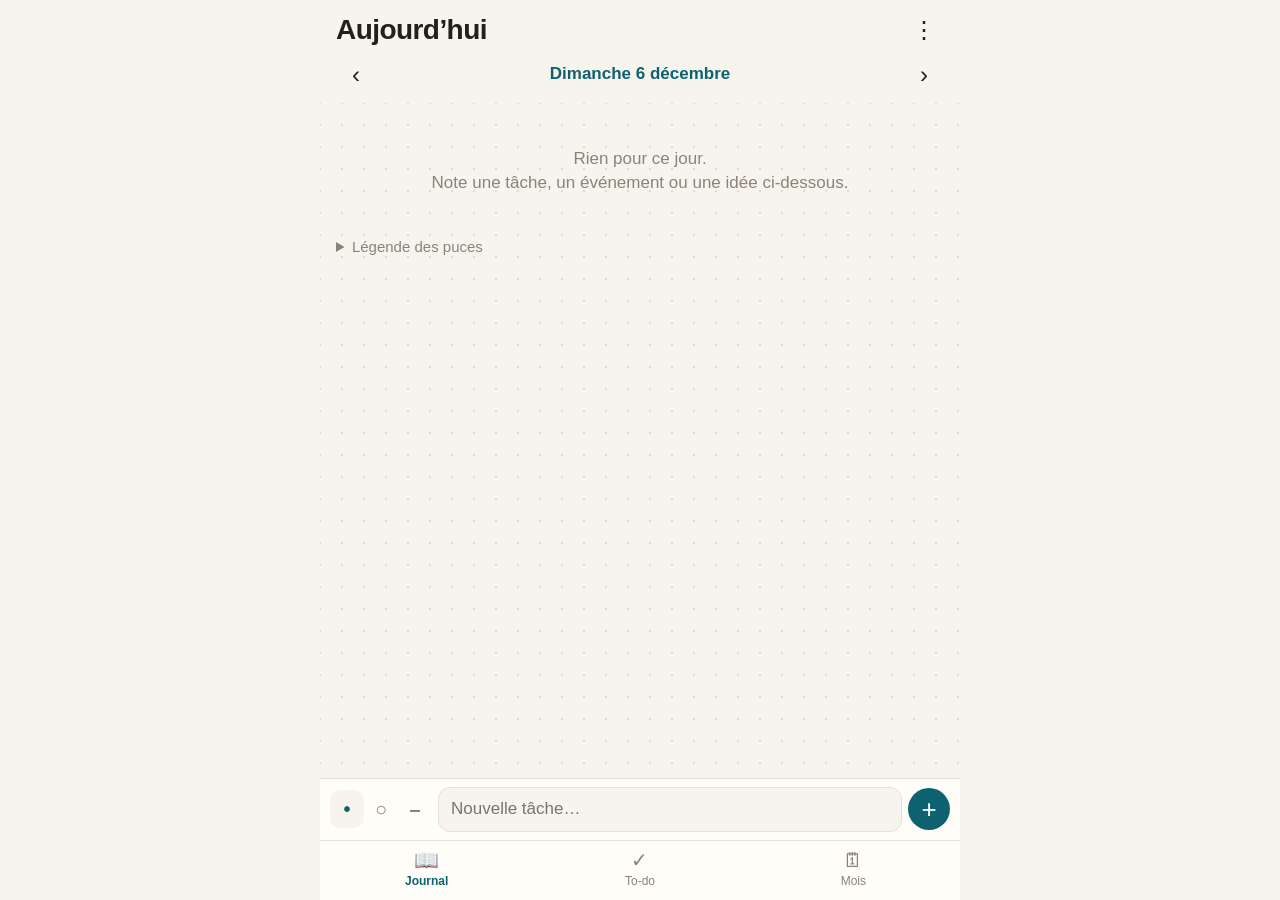
==== journal/index.html @ fed5fbb2 "Ajout de l'appli Bujo : bullet journal + to-do list (PWA installable, hors ligne) Co-Authored-By: Cl" ====
<!doctype html>
<html lang="fr">
<head>
<meta charset="utf-8">
<meta name="viewport" content="width=device-width, initial-scale=1, viewport-fit=cover">
<title>Mon Bujo</title>
<meta name="description" content="Bullet journal et to-do list, hors ligne, sur ton téléphone.">
<meta name="theme-color" content="#0E6270">
<meta name="apple-mobile-web-app-capable" content="yes">
<meta name="mobile-web-app-capable" content="yes">
<meta name="apple-mobile-web-app-status-bar-style" content="black-translucent">
<meta name="apple-mobile-web-app-title" content="Bujo">
<link rel="manifest" href="manifest.webmanifest">
<link rel="icon" href="icon.svg" type="image/svg+xml">
<link rel="apple-touch-icon" href="icon-180.png">
<link rel="stylesheet" href="app.css">
</head>
<body>
<header class="top">
  <div class="top-row">
    <h1 id="title">Aujourd'hui</h1>
    <button class="icon-btn" id="menuBtn" aria-label="Menu">⋮</button>
  </div>
  <div class="date-nav" id="dateNav">
    <button class="icon-btn" id="prevDay" aria-label="Jour précédent">‹</button>
    <button class="date-label" id="dateLabel"></button>
    <button class="icon-btn" id="nextDay" aria-label="Jour suivant">›</button>
  </div>
  <div class="date-nav" id="monthNav" hidden>
    <button class="icon-btn" id="prevMonth" aria-label="Mois précédent">‹</button>
    <span class="date-label" id="monthLabel"></span>
    <button class="icon-btn" id="nextMonth" aria-label="Mois suivant">›</button>
  </div>
  <div class="filters" id="todoFilters" hidden>
    <button data-filter="open" class="chip on">À faire</button>
    <button data-filter="done" class="chip">Faites</button>
    <button data-filter="all" class="chip">Toutes</button>
  </div>
</header>

<main>
  <!-- JOURNAL DU JOUR -->
  <section id="view-day" class="view">
    <ul class="log" id="dayList"></ul>
    <p class="empty" id="dayEmpty">Rien pour ce jour.<br>Note une tâche, un événement ou une idée ci-dessous.</p>
    <details class="legend">
      <summary>Légende des puces</summary>
      <ul>
        <li><b>•</b> tâche — touche la puce pour la cocher</li>
        <li><b>×</b> tâche faite</li>
        <li><b>›</b> tâche reportée</li>
        <li><b>○</b> événement</li>
        <li><b>–</b> note</li>
        <li><b>★</b> important</li>
      </ul>
    </details>
  </section>

  <!-- TO-DO -->
  <section id="view-todo" class="view" hidden>
    <ul class="todos" id="todoList"></ul>
    <p class="empty" id="todoEmpty">Aucune tâche ici 🎉</p>
    <button class="link-btn" id="clearDone" hidden>Effacer les tâches faites</button>
  </section>

  <!-- MOIS -->
  <section id="view-month" class="view" hidden>
    <div class="cal-head"><span>L</span><span>M</span><span>M</span><span>J</span><span>V</span><span>S</span><span>D</span></div>
    <div class="cal" id="cal"></div>
    <h2 class="sub">Objectifs du mois</h2>
    <textarea id="monthGoals" rows="5" placeholder="Ce que je veux accomplir ce mois-ci…"></textarea>
    <h2 class="sub">Tâches ouvertes du mois</h2>
    <ul class="mini" id="monthOpen"></ul>
  </section>
</main>

<form class="composer" id="composer" autocomplete="off">
  <div class="types" id="typePicker">
    <button type="button" data-type="task" class="type on" aria-label="Tâche">•</button>
    <button type="button" data-type="event" class="type" aria-label="Événement">○</button>
    <button type="button" data-type="note" class="type" aria-label="Note">–</button>
  </div>
  <input id="newText" placeholder="Nouvelle tâche…" enterkeyhint="done">
  <button class="add" aria-label="Ajouter">+</button>
</form>

<nav class="tabs">
  <button data-view="day" class="tab on"><span>📖</span>Journal</button>
  <button data-view="todo" class="tab"><span>✓</span>To-do</button>
  <button data-view="month" class="tab"><span>🗓</span>Mois</button>
</nav>

<!-- Feuille d'actions -->
<div class="sheet-bg" id="sheetBg" hidden>
  <div class="sheet" id="sheet" role="dialog" aria-modal="true"></div>
</div>

<input type="file" id="importFile" accept="application/json" hidden>
<input type="date" id="datePicker" class="sr-only" tabindex="-1">
<script src="app.js"></script>
</body>
</html>
---- journal/app.css ----
:root {
  --bg: #f7f4ee;
  --paper: #fffdf8;
  --ink: #23201c;
  --muted: #8a8378;
  --line: #e6dfd2;
  --accent: #0E6270;
  --accent-ink: #ffffff;
  --star: #c98a00;
  --danger: #b3261e;
  --dot: rgba(35, 32, 28, .12);
  --safe-b: env(safe-area-inset-bottom, 0px);
  --safe-t: env(safe-area-inset-top, 0px);
}
@media (prefers-color-scheme: dark) {
  :root {
    --bg: #161514;
    --paper: #1f1d1b;
    --ink: #ece7de;
    --muted: #958e83;
    --line: #34312d;
    --accent: #4fb3c2;
    --accent-ink: #0b1f22;
    --star: #f0b429;
    --danger: #ff8a80;
    --dot: rgba(236, 231, 222, .08);
  }
}

* { box-sizing: border-box; -webkit-tap-highlight-color: transparent; }
html, body { margin: 0; height: 100%; }
body {
  background: var(--bg);
  color: var(--ink);
  font: 17px/1.45 -apple-system, BlinkMacSystemFont, "Segoe UI", Roboto, sans-serif;
  display: flex; flex-direction: column;
  max-width: 640px; margin: 0 auto;
  overscroll-behavior-y: contain;
}
button { font: inherit; color: inherit; background: none; border: 0; cursor: pointer; }
[hidden] { display: none !important; }
.sr-only { position: absolute; width: 1px; height: 1px; opacity: 0; pointer-events: none; left: 50%; top: 50%; }

/* En-tête */
.top {
  padding: calc(var(--safe-t) + 10px) 16px 8px;
  background: var(--bg);
  position: sticky; top: 0; z-index: 2;
}
.top-row { display: flex; align-items: center; justify-content: space-between; }
h1 { font-size: 28px; margin: 0; letter-spacing: -.02em; }
.icon-btn { width: 40px; height: 40px; border-radius: 20px; font-size: 24px; line-height: 1; display: grid; place-items: center; }
.icon-btn:active { background: var(--line); }
.date-nav { display: flex; align-items: center; gap: 4px; margin-top: 4px; }
.date-label { flex: 1; text-align: center; font-weight: 600; color: var(--accent); padding: 6px; }
.filters { display: flex; gap: 8px; margin-top: 8px; }
.chip { padding: 6px 14px; border-radius: 99px; border: 1px solid var(--line); font-size: 15px; }
.chip.on { background: var(--accent); color: var(--accent-ink); border-color: var(--accent); }

/* Contenu */
main {
  flex: 1; overflow-y: auto; padding: 4px 16px 24px;
  background-image: radial-gradient(var(--dot) 1.2px, transparent 1.3px);
  background-size: 22px 22px;
  background-position: 11px 11px;
}
.empty { color: var(--muted); text-align: center; margin: 40px 0; }
ul { list-style: none; margin: 0; padding: 0; }

.log li, .todos li {
  display: flex; align-items: flex-start; gap: 6px;
  padding: 6px 0; border-bottom: 1px dashed var(--line);
}
.bullet {
  flex: none; width: 34px; height: 34px; font-size: 22px; font-weight: 700;
  display: grid; place-items: center; border-radius: 17px; margin-top: -3px;
}
.bullet:active { background: var(--line); }
.txt { flex: 1; min-width: 0; padding-top: 2px; word-wrap: break-word; outline: none; }
.txt[contenteditable="true"] { background: var(--paper); border-radius: 6px; box-shadow: 0 0 0 2px var(--accent); padding: 2px 6px; }
.star { color: var(--star); font-size: 16px; margin-right: 2px; }
.more { flex: none; width: 34px; height: 34px; color: var(--muted); font-size: 20px; border-radius: 17px; margin-top: -3px; }
.more:active { background: var(--line); }
li.done .txt, li.cancelled .txt { color: var(--muted); }
li.cancelled .txt { text-decoration: line-through; }
li.migrated .txt { color: var(--muted); font-style: italic; }
li.event .bullet { font-size: 20px; }
li.note .txt { color: var(--muted); }

.todos .check {
  flex: none; width: 26px; height: 26px; margin: 1px 4px 0 2px;
  border: 2px solid var(--accent); border-radius: 7px; display: grid; place-items: center;
  color: var(--accent-ink); font-size: 16px; font-weight: 700;
}
.todos li.done .check { background: var(--accent); }
.todos li.done .txt { text-decoration: line-through; }
.due { display: block; font-size: 13px; color: var(--muted); }
.due.late { color: var(--danger); }
.link-btn { display: block; margin: 20px auto; color: var(--danger); font-size: 15px; }

.legend { margin-top: 28px; color: var(--muted); font-size: 15px; }
.legend summary { cursor: pointer; }
.legend li { padding: 2px 0; }
.legend b { display: inline-block; width: 22px; text-align: center; color: var(--ink); }

/* Mois */
.cal-head, .cal { display: grid; grid-template-columns: repeat(7, 1fr); gap: 4px; text-align: center; }
.cal-head { color: var(--muted); font-size: 13px; margin: 6px 0; }
.cal button {
  aspect-ratio: 1; border-radius: 10px; background: var(--paper); border: 1px solid var(--line);
  display: flex; flex-direction: column; align-items: center; justify-content: center; font-size: 15px;
}
.cal button.today { border-color: var(--accent); color: var(--accent); font-weight: 700; }
.cal button i { display: flex; gap: 2px; height: 6px; margin-top: 2px; }
.cal button i b { width: 5px; height: 5px; border-radius: 3px; background: var(--accent); }
.cal button i b.open { background: var(--star); }
.sub { font-size: 17px; margin: 22px 0 8px; }
textarea {
  width: 100%; font: inherit; color: inherit; background: var(--paper);
  border: 1px solid var(--line); border-radius: 12px; padding: 10px 12px; resize: vertical;
}
textarea:focus { outline: 2px solid var(--accent); outline-offset: -1px; }
.mini li { padding: 6px 0; border-bottom: 1px dashed var(--line); display: flex; gap: 8px; }
.mini li span:first-child { color: var(--muted); font-size: 14px; min-width: 52px; padding-top: 2px; }

/* Saisie */
.composer {
  display: flex; align-items: center; gap: 6px;
  padding: 8px 10px; background: var(--paper); border-top: 1px solid var(--line);
}
.types { display: flex; }
.type { width: 34px; height: 38px; font-size: 20px; font-weight: 700; border-radius: 10px; color: var(--muted); }
.type.on { background: var(--bg); color: var(--accent); }
#newText {
  flex: 1; min-width: 0; font: inherit; font-size: 17px; color: inherit;
  background: var(--bg); border: 1px solid var(--line); border-radius: 12px; padding: 9px 12px;
}
#newText:focus { outline: 2px solid var(--accent); outline-offset: -1px; }
.add { width: 42px; height: 42px; border-radius: 21px; background: var(--accent); color: var(--accent-ink); font-size: 26px; line-height: 1; flex: none; }

/* Onglets */
.tabs {
  display: flex; background: var(--paper); border-top: 1px solid var(--line);
  padding-bottom: var(--safe-b);
}
.tab { flex: 1; padding: 8px 0 10px; font-size: 12px; color: var(--muted); display: flex; flex-direction: column; align-items: center; gap: 2px; }
.tab span { font-size: 20px; line-height: 1.1; }
.tab.on { color: var(--accent); font-weight: 600; }

/* Feuille d'actions */
.sheet-bg { position: fixed; inset: 0; background: rgba(0,0,0,.35); z-index: 10; display: flex; align-items: flex-end; justify-content: center; }
.sheet {
  width: 100%; max-width: 640px; background: var(--paper); border-radius: 18px 18px 0 0;
  padding: 8px 8px calc(var(--safe-b) + 8px); animation: up .18s ease-out;
}
.sheet h3 { font-size: 15px; color: var(--muted); font-weight: 500; margin: 8px 12px 4px; overflow: hidden; text-overflow: ellipsis; white-space: nowrap; }
.sheet button { display: block; width: 100%; text-align: left; padding: 13px 14px; border-radius: 10px; }
.sheet button:active { background: var(--line); }
.sheet button.danger { color: var(--danger); }
.sheet button.cancel { text-align: center; font-weight: 600; margin-top: 4px; }
@keyframes up { from { transform: translateY(40px); opacity: 0; } }

.toast {
  position: fixed; left: 50%; bottom: calc(var(--safe-b) + 130px); transform: translateX(-50%);
  background: var(--ink); color: var(--bg); padding: 8px 16px; border-radius: 99px; font-size: 15px; z-index: 20;
}

#monthLabel::first-letter { text-transform: uppercase; }
#monthLabel { display: inline-block; }
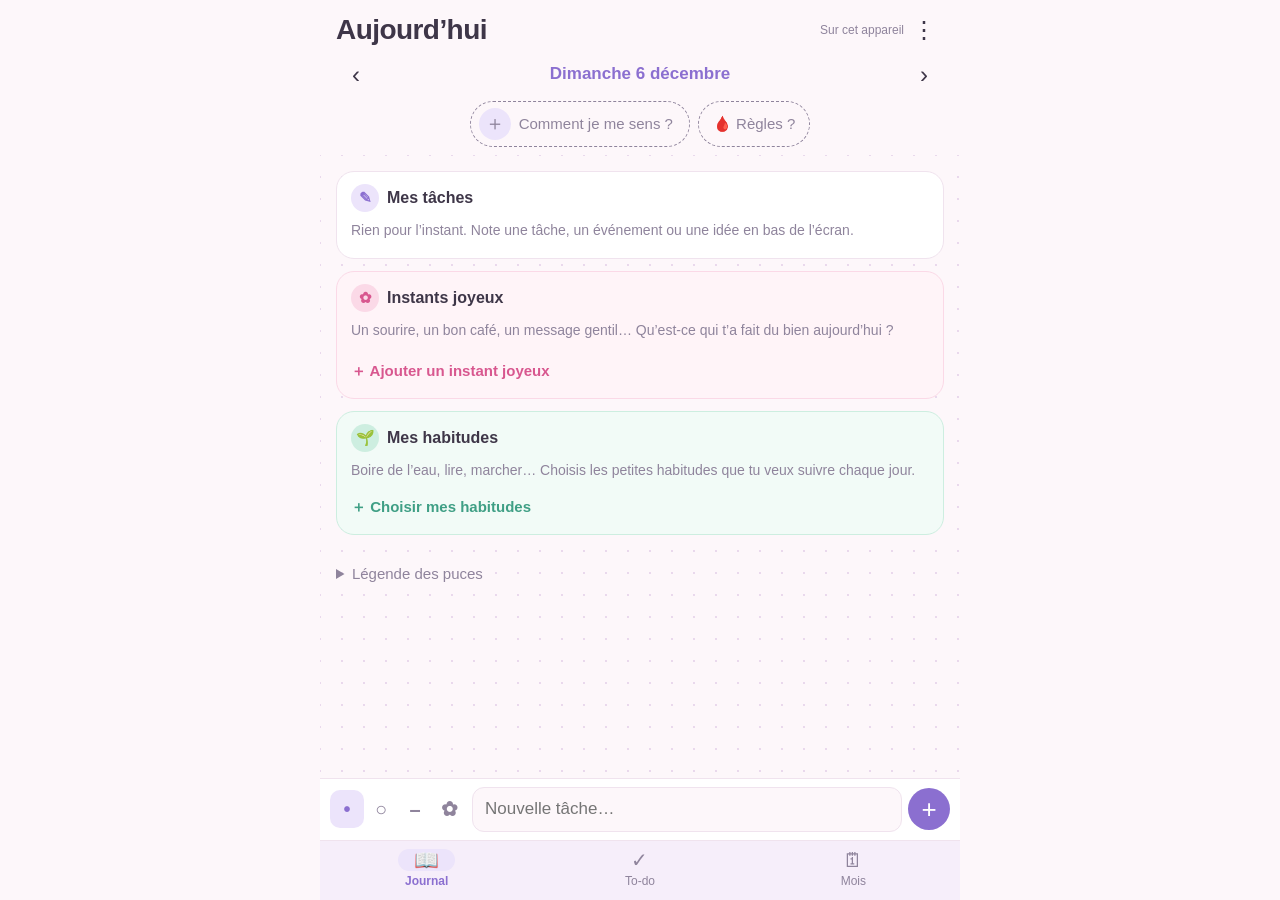
==== commit 41c0d544: "Bujo : version complète hors ligne (pastel, instants joyeux, humeur, habitudes, cycle, tarot 78 cart" ====
--- a/journal/index.html
+++ b/journal/index.html
@@ -4,11 +4,10 @@
 <meta charset="utf-8">
 <meta name="viewport" content="width=device-width, initial-scale=1, viewport-fit=cover">
 <title>Mon Bujo</title>
-<meta name="description" content="Bullet journal et to-do list, hors ligne, sur ton téléphone.">
-<meta name="theme-color" content="#0E6270">
+<meta name="description" content="Bullet journal, to-do list, humeurs, habitudes, cycle et tarot — hors ligne, sur ton téléphone.">
+<meta name="theme-color" content="#8b6fd0">
+<meta name="mobile-web-app-capable" content="yes">
 <meta name="apple-mobile-web-app-capable" content="yes">
-<meta name="mobile-web-app-capable" content="yes">
-<meta name="apple-mobile-web-app-status-bar-style" content="black-translucent">
 <meta name="apple-mobile-web-app-title" content="Bujo">
 <link rel="manifest" href="manifest.webmanifest">
 <link rel="icon" href="icon.svg" type="image/svg+xml">
@@ -18,7 +17,8 @@
 <body>
 <header class="top">
   <div class="top-row">
-    <h1 id="title">Aujourd'hui</h1>
+    <h1 id="title" style="flex:1">Aujourd'hui</h1>
+    <span class="sync" id="sync">Chargement…</span>
     <button class="icon-btn" id="menuBtn" aria-label="Menu">⋮</button>
   </div>
   <div class="date-nav" id="dateNav">
@@ -26,6 +26,7 @@
     <button class="date-label" id="dateLabel"></button>
     <button class="icon-btn" id="nextDay" aria-label="Jour suivant">›</button>
   </div>
+  <div class="mood-row" id="moodRow"><button class="mood-btn" id="moodBtn"></button><button class="period-btn" id="periodBtn"></button></div>
   <div class="date-nav" id="monthNav" hidden>
     <button class="icon-btn" id="prevMonth" aria-label="Mois précédent">‹</button>
     <span class="date-label" id="monthLabel"></span>
@@ -41,8 +42,23 @@
 <main>
   <!-- JOURNAL DU JOUR -->
   <section id="view-day" class="view">
-    <ul class="log" id="dayList"></ul>
-    <p class="empty" id="dayEmpty">Rien pour ce jour.<br>Note une tâche, un événement ou une idée ci-dessous.</p>
+    <div class="space">
+      <h2 class="space-title"><span class="space-ico">✎</span>Mes tâches</h2>
+      <ul class="log" id="dayList"></ul>
+      <p class="empty small" id="dayEmpty">Rien pour l’instant. Note une tâche, un événement ou une idée en bas de l’écran.</p>
+    </div>
+    <div class="space joy">
+      <h2 class="space-title"><span class="space-ico">✿</span>Instants joyeux</h2>
+      <ul class="log" id="joyList"></ul>
+      <p class="empty small" id="joyEmpty">Un sourire, un bon café, un message gentil… Qu’est-ce qui t’a fait du bien aujourd’hui ?</p>
+      <button type="button" class="joy-add" id="joyAdd">＋ Ajouter un instant joyeux</button>
+    </div>
+    <div class="space habit">
+      <h2 class="space-title"><span class="space-ico">🌱</span>Mes habitudes<button type="button" class="space-act" id="habitManage">Gérer</button></h2>
+      <div class="habit-chips" id="habitChips"></div>
+      <p class="empty small" id="habitEmpty">Boire de l’eau, lire, marcher… Choisis les petites habitudes que tu veux suivre chaque jour.</p>
+      <button type="button" class="habit-add" id="habitAdd">＋ Choisir mes habitudes</button>
+    </div>
     <details class="legend">
       <summary>Légende des puces</summary>
       <ul>
@@ -51,6 +67,7 @@
         <li><b>›</b> tâche reportée</li>
         <li><b>○</b> événement</li>
         <li><b>–</b> note</li>
+        <li><b>✿</b> instant joyeux</li>
         <li><b>★</b> important</li>
       </ul>
     </details>
@@ -67,8 +84,23 @@
   <section id="view-month" class="view" hidden>
     <div class="cal-head"><span>L</span><span>M</span><span>M</span><span>J</span><span>V</span><span>S</span><span>D</span></div>
     <div class="cal" id="cal"></div>
+    <p class="cal-legend"><span><i class="lg-period"></i>règles</span><span><i class="lg-pred"></i>règles prévues</span><span><i class="lg-joy"></i>instant joyeux</span></p>
+    <h2 class="sub">🌱 Suivi d’habitudes</h2>
+    <div id="habitGrid"></div>
+    <h2 class="sub">Humeurs du mois</h2>
+    <div class="mood-sum" id="moodSum"></div>
+    <h2 class="sub">✿ Instants joyeux du mois</h2>
+    <ul class="mini joy-mini" id="monthJoys"></ul>
     <h2 class="sub">Objectifs du mois</h2>
     <textarea id="monthGoals" rows="5" placeholder="Ce que je veux accomplir ce mois-ci…"></textarea>
+    <p class="goals-state" id="goalsState"></p>
+    <button type="button" class="tarot-btn" id="tarotBtn" style="margin-top: 18px">
+      <span class="tarot-mini" aria-hidden="true">✦</span>
+      <span class="tarot-txt"><b>Tirer une carte de tarot</b><small>78 cartes · un petit message positif pour toi</small></span>
+      <span aria-hidden="true">›</span>
+    </button>
+    <h2 class="sub">🩸 Mon cycle</h2>
+    <div id="cycleBox"></div>
     <h2 class="sub">Tâches ouvertes du mois</h2>
     <ul class="mini" id="monthOpen"></ul>
   </section>
@@ -79,8 +111,9 @@
     <button type="button" data-type="task" class="type on" aria-label="Tâche">•</button>
     <button type="button" data-type="event" class="type" aria-label="Événement">○</button>
     <button type="button" data-type="note" class="type" aria-label="Note">–</button>
+    <button type="button" data-type="joy" class="type" aria-label="Instant joyeux">✿</button>
   </div>
-  <input id="newText" placeholder="Nouvelle tâche…" enterkeyhint="done">
+  <input id="newText" aria-label="Texte" placeholder="Nouvelle tâche…" enterkeyhint="done">
   <button class="add" aria-label="Ajouter">+</button>
 </form>
 
@@ -96,7 +129,6 @@
 </div>
 
 <input type="file" id="importFile" accept="application/json" hidden>
-<input type="date" id="datePicker" class="sr-only" tabindex="-1">
 <script src="app.js"></script>
 </body>
 </html>
--- a/journal/app.css
+++ b/journal/app.css
@@ -1,30 +1,83 @@
 :root {
-  --bg: #f7f4ee;
-  --paper: #fffdf8;
-  --ink: #23201c;
-  --muted: #8a8378;
-  --line: #e6dfd2;
-  --accent: #0E6270;
+  --bg: #fdf7fa;
+  --paper: #ffffff;
+  --ink: #3e3648;
+  --muted: #8f849c;
+  --line: #f0e3ee;
+  --accent: #8b6fd0;
+  --accent-soft: #ece4fb;
   --accent-ink: #ffffff;
-  --star: #c98a00;
-  --danger: #b3261e;
-  --dot: rgba(35, 32, 28, .12);
+  --star: #e0952f;
+  --danger: #c94a5c;
+  --dot: rgba(196, 160, 210, .35);
+  --task: #8b6fd0;
+  --event: #3f9f85;
+  --note: #d9825b;
+  --tabbar: #f6eefa;
+  --joy: #d8578f;
+  --joy-bg: #fff4f8;
+  --joy-line: #fbd9e7;
+  --period: #e2557a;
+  --period-soft: #ffe1e9;
+  --habit: #3f9f85;
+  --habit-bg: #f2fbf7;
+  --habit-line: #cdeee0;
   --safe-b: env(safe-area-inset-bottom, 0px);
   --safe-t: env(safe-area-inset-top, 0px);
 }
 @media (prefers-color-scheme: dark) {
-  :root {
-    --bg: #161514;
-    --paper: #1f1d1b;
-    --ink: #ece7de;
-    --muted: #958e83;
-    --line: #34312d;
-    --accent: #4fb3c2;
-    --accent-ink: #0b1f22;
-    --star: #f0b429;
-    --danger: #ff8a80;
-    --dot: rgba(236, 231, 222, .08);
+  :root:not([data-theme="light"]) {
+    --bg: #1f1b25;
+    --paper: #29242f;
+    --ink: #f1ebf6;
+    --muted: #a99fb5;
+    --line: #3b3444;
+    --accent: #c7b2f4;
+    --accent-soft: #3a3150;
+    --accent-ink: #251c36;
+    --star: #f5c26b;
+    --danger: #ff9aa8;
+    --dot: rgba(199, 178, 244, .12);
+    --task: #c7b2f4;
+    --event: #9adcc6;
+    --note: #f6bfa3;
+    --tabbar: #251f2c;
+    --joy: #f7a8c8;
+    --joy-bg: #2f2430;
+    --joy-line: #4a3345;
+    --period: #ff8fab;
+    --period-soft: #4a2735;
+    --habit: #9adcc6;
+    --habit-bg: #22292a;
+    --habit-line: #2f4540;
+    color-scheme: dark;
   }
+}
+:root[data-theme="dark"] {
+    --bg: #1f1b25;
+    --paper: #29242f;
+    --ink: #f1ebf6;
+    --muted: #a99fb5;
+    --line: #3b3444;
+    --accent: #c7b2f4;
+    --accent-soft: #3a3150;
+    --accent-ink: #251c36;
+    --star: #f5c26b;
+    --danger: #ff9aa8;
+    --dot: rgba(199, 178, 244, .12);
+    --task: #c7b2f4;
+    --event: #9adcc6;
+    --note: #f6bfa3;
+    --tabbar: #251f2c;
+    --joy: #f7a8c8;
+    --joy-bg: #2f2430;
+    --joy-line: #4a3345;
+    --period: #ff8fab;
+    --period-soft: #4a2735;
+    --habit: #9adcc6;
+    --habit-bg: #22292a;
+    --habit-line: #2f4540;
+  color-scheme: dark;
 }
 
 * { box-sizing: border-box; -webkit-tap-highlight-color: transparent; }
@@ -43,7 +96,7 @@
 
 /* En-tête */
 .top {
-  padding: calc(var(--safe-t) + 10px) 16px 8px;
+  padding: 10px max(16px, env(safe-area-inset-left, 0px)) 8px max(16px, env(safe-area-inset-right, 0px));
   background: var(--bg);
   position: sticky; top: 0; z-index: 2;
 }
@@ -55,11 +108,11 @@
 .date-label { flex: 1; text-align: center; font-weight: 600; color: var(--accent); padding: 6px; }
 .filters { display: flex; gap: 8px; margin-top: 8px; }
 .chip { padding: 6px 14px; border-radius: 99px; border: 1px solid var(--line); font-size: 15px; }
-.chip.on { background: var(--accent); color: var(--accent-ink); border-color: var(--accent); }
+.chip.on { background: var(--accent-soft); color: var(--accent); border-color: var(--accent); font-weight: 600; }
 
 /* Contenu */
 main {
-  flex: 1; overflow-y: auto; padding: 4px 16px 24px;
+  flex: 1; overflow-y: auto; padding: 4px max(16px, env(safe-area-inset-right, 0px)) 24px max(16px, env(safe-area-inset-left, 0px));
   background-image: radial-gradient(var(--dot) 1.2px, transparent 1.3px);
   background-size: 22px 22px;
   background-position: 11px 11px;
@@ -84,7 +137,9 @@
 li.done .txt, li.cancelled .txt { color: var(--muted); }
 li.cancelled .txt { text-decoration: line-through; }
 li.migrated .txt { color: var(--muted); font-style: italic; }
-li.event .bullet { font-size: 20px; }
+li.task .bullet { color: var(--task); }
+li.event .bullet { font-size: 20px; color: var(--event); }
+li.note .bullet { color: var(--note); }
 li.note .txt { color: var(--muted); }
 
 .todos .check {
@@ -104,14 +159,16 @@
 .legend b { display: inline-block; width: 22px; text-align: center; color: var(--ink); }
 
 /* Mois */
-.cal-head, .cal { display: grid; grid-template-columns: repeat(7, 1fr); gap: 4px; text-align: center; }
+.cal-head, .cal { display: grid; grid-template-columns: repeat(7, minmax(0, 1fr)); gap: 4px; text-align: center; }
 .cal-head { color: var(--muted); font-size: 13px; margin: 6px 0; }
 .cal button {
+  min-width: 0; padding: 0; max-width: 100%;
   aspect-ratio: 1; border-radius: 10px; background: var(--paper); border: 1px solid var(--line);
   display: flex; flex-direction: column; align-items: center; justify-content: center; font-size: 15px;
 }
 .cal button.today { border-color: var(--accent); color: var(--accent); font-weight: 700; }
 .cal button i { display: flex; gap: 2px; height: 6px; margin-top: 2px; }
+.cal button.mood i b { background: #3e3648; opacity: .5; }
 .cal button i b { width: 5px; height: 5px; border-radius: 3px; background: var(--accent); }
 .cal button i b.open { background: var(--star); }
 .sub { font-size: 17px; margin: 22px 0 8px; }
@@ -126,7 +183,7 @@
 /* Saisie */
 .composer {
   display: flex; align-items: center; gap: 6px;
-  padding: 8px 10px; background: var(--paper); border-top: 1px solid var(--line);
+  padding: 8px max(10px, env(safe-area-inset-right, 0px)) 8px max(10px, env(safe-area-inset-left, 0px)); background: var(--paper); border-top: 1px solid var(--line);
 }
 .types { display: flex; }
 .type { width: 34px; height: 38px; font-size: 20px; font-weight: 700; border-radius: 10px; color: var(--muted); }
@@ -140,18 +197,19 @@
 
 /* Onglets */
 .tabs {
-  display: flex; background: var(--paper); border-top: 1px solid var(--line);
-  padding-bottom: var(--safe-b);
+  display: flex; background: var(--tabbar); border-top: 1px solid var(--line);
+  padding: 0 env(safe-area-inset-right, 0px) var(--safe-b) env(safe-area-inset-left, 0px);
 }
 .tab { flex: 1; padding: 8px 0 10px; font-size: 12px; color: var(--muted); display: flex; flex-direction: column; align-items: center; gap: 2px; }
 .tab span { font-size: 20px; line-height: 1.1; }
 .tab.on { color: var(--accent); font-weight: 600; }
+.tab.on span { background: var(--accent-soft); border-radius: 99px; padding: 0 16px; }
 
 /* Feuille d'actions */
 .sheet-bg { position: fixed; inset: 0; background: rgba(0,0,0,.35); z-index: 10; display: flex; align-items: flex-end; justify-content: center; }
 .sheet {
   width: 100%; max-width: 640px; background: var(--paper); border-radius: 18px 18px 0 0;
-  padding: 8px 8px calc(var(--safe-b) + 8px); animation: up .18s ease-out;
+  padding: 8px 8px calc(var(--safe-b) + 8px); max-height: 88%; overflow-y: auto; overscroll-behavior: contain; animation: up .18s ease-out;
 }
 .sheet h3 { font-size: 15px; color: var(--muted); font-weight: 500; margin: 8px 12px 4px; overflow: hidden; text-overflow: ellipsis; white-space: nowrap; }
 .sheet button { display: block; width: 100%; text-align: left; padding: 13px 14px; border-radius: 10px; }
@@ -167,3 +225,143 @@
 
 #monthLabel::first-letter { text-transform: uppercase; }
 #monthLabel { display: inline-block; }
+
+.sync { font-size: 12px; color: var(--muted); white-space: nowrap; margin-left: 8px; }
+.sheet input[type=date] { display: block; width: calc(100% - 24px); margin: 8px 12px; font: inherit; color: inherit; background: var(--bg); border: 1px solid var(--line); border-radius: 10px; padding: 10px; }
+.sheet button.primary { text-align: center; background: var(--accent); color: var(--accent-ink); font-weight: 600; }
+.legend summary:focus-visible, button:focus-visible { outline: 2px solid var(--accent); outline-offset: 2px; }
+@media (prefers-reduced-motion: reduce) { .sheet { animation: none; } }
+
+html, body { height: 100%; }
+
+/* Habitudes */
+.space.habit { background: var(--habit-bg); border-color: var(--habit-line); }
+.space.habit .space-ico { background: var(--habit-line); color: var(--habit); }
+.space-act { margin-left: auto; font-size: 14px; font-weight: 600; color: var(--habit); padding: 4px 8px; border-radius: 8px; }
+.habit-chips { display: flex; flex-wrap: wrap; gap: 8px; padding: 4px 0 12px; }
+.habit-chip { display: inline-flex; align-items: center; gap: 6px; padding: 8px 12px; border-radius: 14px; font-size: 15px; background: var(--paper); border: 2px solid var(--line); color: var(--ink); }
+.habit-chip.on { border-color: transparent; color: #3e3648; font-weight: 600; }
+.habit-chip .tick { width: 20px; height: 20px; border-radius: 10px; border: 2px solid var(--muted); display: grid; place-items: center; font-size: 12px; flex: none; }
+.habit-chip.on .tick { border-color: #3e3648; background: #3e3648; color: #fff; }
+.habit-chip .streak { font-size: 12px; font-weight: 600; opacity: .8; }
+.habit-add { color: var(--habit); font-weight: 600; font-size: 15px; padding: 4px 0 10px; }
+.hgrid-wrap { overflow-x: auto; border: 1px solid var(--line); border-radius: 14px; background: var(--paper); }
+.hgrid { border-collapse: separate; border-spacing: 2px; font-size: 12px; padding: 4px; }
+.hgrid th { font-weight: 500; color: var(--muted); min-width: 22px; text-align: center; font-variant-numeric: tabular-nums; }
+.hgrid th.today { color: var(--accent); font-weight: 700; }
+.hgrid .hname { position: sticky; left: 0; background: var(--paper); text-align: left; padding: 0 8px 0 4px; white-space: nowrap; font-size: 14px; color: var(--ink); z-index: 1; max-width: 130px; overflow: hidden; text-overflow: ellipsis; }
+.hgrid .hname small { display: block; color: var(--muted); font-size: 11px; }
+.hgrid td.c { padding: 0; }
+.hgrid td.c button { width: 22px; height: 22px; border-radius: 6px; background: var(--bg); border: 1px solid var(--line); display: block; }
+.hgrid td.c button.on { border-color: transparent; }
+.hgrid td.c button.today { border-color: var(--accent); }
+.habit-empty { color: var(--muted); font-size: 14px; margin: 0; }
+.sheet .hrow { display: flex; align-items: center; gap: 10px; padding: 8px 14px; }
+.sheet .hrow .dot { width: 30px; height: 30px; border-radius: 15px; display: grid; place-items: center; flex: none; }
+.sheet .hrow span.n { flex: 1; min-width: 0; }
+.sheet .hrow button { width: auto; padding: 6px 10px; color: var(--danger); font-size: 14px; }
+.sheet .sugg { display: flex; flex-wrap: wrap; gap: 6px; padding: 4px 12px 8px; }
+.sheet .sugg button { width: auto; padding: 7px 12px; border-radius: 99px; border: 1px solid var(--line); font-size: 14px; }
+.sheet .hnew { display: flex; gap: 8px; padding: 4px 12px; }
+.sheet .hnew input { flex: 1; min-width: 0; font: inherit; color: inherit; background: var(--bg); border: 1px solid var(--line); border-radius: 10px; padding: 9px 10px; }
+.sheet .hnew button { width: auto; padding: 9px 14px; }
+.sheet .emo { display: flex; flex-wrap: wrap; gap: 4px; padding: 6px 12px 8px; }
+.sheet .emo button { width: 40px; height: 40px; padding: 0; text-align: center; font-size: 20px; border-radius: 10px; border: 2px solid transparent; }
+.sheet .emo button.on { border-color: var(--accent); background: var(--accent-soft); }
+
+/* Cycle */
+.mood-row { flex-wrap: wrap; gap: 8px; }
+.period-btn { display: inline-flex; align-items: center; gap: 6px; padding: 6px 14px; border-radius: 99px; border: 1px dashed var(--muted); color: var(--muted); font-size: 15px; }
+.period-btn.on { background: var(--period-soft); border: 1px solid var(--period); color: var(--period); font-weight: 600; }
+.cal button { position: relative; }
+.cal button.period { border: 2px solid var(--period); }
+.cal button.pred { border: 2px dashed var(--period); }
+.cal button .drop { position: absolute; top: 1px; right: 2px; font-size: 10px; line-height: 1; }
+.cal-legend { display: flex; flex-wrap: wrap; gap: 6px 14px; font-size: 12px; color: var(--muted); margin: 8px 0 0; }
+.cal-legend i { display: inline-block; width: 12px; height: 12px; border-radius: 4px; margin-right: 5px; vertical-align: -2px; }
+.lg-period { border: 2px solid var(--period); }
+.lg-pred { border: 2px dashed var(--period); }
+.lg-joy { background: var(--joy); border-radius: 6px !important; width: 8px !important; height: 8px !important; vertical-align: 0 !important; }
+.cycle-stats { display: grid; grid-template-columns: repeat(auto-fit, minmax(130px, 1fr)); gap: 8px; }
+.cycle-stat { background: var(--period-soft); border-radius: 14px; padding: 10px 12px; min-width: 0; }
+.cycle-stat b { display: block; font-size: 20px; color: var(--period); font-variant-numeric: tabular-nums; }
+.cycle-stat span { font-size: 13px; color: var(--ink); }
+.cycle-list { margin-top: 8px; }
+.cycle-list li { display: flex; justify-content: space-between; gap: 8px; padding: 7px 0; border-bottom: 1px dashed var(--line); font-size: 15px; }
+.cycle-list li b { color: var(--period); font-variant-numeric: tabular-nums; white-space: nowrap; }
+.cycle-empty { color: var(--muted); font-size: 14px; margin: 0; }
+.cycle-note { color: var(--muted); font-size: 12px; margin: 8px 0 0; }
+
+/* Tarot */
+.tarot-btn {
+  width: 100%; display: flex; align-items: center; gap: 12px; text-align: left; margin: 8px 0 10px;
+  padding: 12px 14px; border-radius: 18px; color: #3e3648;
+  background: linear-gradient(135deg, #e9dcff 0%, #ffd9ea 55%, #ffeec9 100%);
+  box-shadow: 0 2px 10px rgba(139, 111, 208, .18);
+}
+.tarot-btn:active { transform: scale(.98); }
+.tarot-mini { width: 38px; height: 56px; border-radius: 7px; flex: none; display: grid; place-items: center; font-size: 18px; color: #fff; background: linear-gradient(160deg, #8b6fd0, #d8578f); box-shadow: inset 0 0 0 2px rgba(255,255,255,.5); }
+.tarot-txt { flex: 1; min-width: 0; }
+.tarot-txt b { display: block; font-size: 16px; }
+.tarot-txt small { font-size: 13px; opacity: .75; }
+.tarot-wrap { display: flex; flex-direction: column; align-items: center; padding: 8px 12px 4px; perspective: 900px; }
+.tarot-card {
+  width: 170px; height: 270px; border-radius: 16px; color: #3e3648; padding: 12px;
+  display: flex; flex-direction: column; align-items: center; justify-content: space-between; text-align: center;
+  box-shadow: 0 8px 24px rgba(62, 54, 72, .22), inset 0 0 0 3px rgba(255,255,255,.7), inset 0 0 0 6px rgba(62,54,72,.08);
+  animation: flip .55s ease-out;
+}
+.tarot-card .num { font-weight: 700; letter-spacing: .12em; font-size: 13px; }
+.tarot-card .sym { font-size: 64px; line-height: 1; }
+.tarot-card .name { font-weight: 700; font-size: 16px; text-transform: uppercase; letter-spacing: .06em; }
+.tarot-kind { margin: 12px 0 0; font-size: 12px; letter-spacing: .08em; text-transform: uppercase; color: var(--muted); }
+.tarot-quote { font-style: italic; text-align: center; margin: 6px 8px 6px; font-size: 16px; text-wrap: balance; }
+.tarot-msg { text-align: center; margin: 0 8px 8px; color: var(--muted); font-size: 15px; text-wrap: balance; }
+@keyframes flip { from { transform: rotateY(90deg) scale(.9); opacity: .2; } to { transform: none; opacity: 1; } }
+@media (prefers-reduced-motion: reduce) { .tarot-card { animation: none; } }
+
+/* Espaces du journal */
+.space { background: var(--paper); border: 1px solid var(--line); border-radius: 18px; padding: 10px 14px 6px; margin-top: 12px; }
+.space.joy { background: var(--joy-bg); border-color: var(--joy-line); }
+.space-title { display: flex; align-items: center; gap: 8px; font-size: 16px; margin: 2px 0 4px; }
+.space-ico { width: 28px; height: 28px; border-radius: 14px; display: grid; place-items: center; background: var(--accent-soft); color: var(--accent); font-size: 15px; }
+.space.joy .space-ico { background: var(--joy-line); color: var(--joy); }
+.space .log li:last-child { border-bottom: 0; }
+.empty.small { margin: 8px 0 12px; font-size: 14px; text-align: left; }
+li.joy .bullet { color: var(--joy); font-size: 20px; }
+.joy-add { color: var(--joy); font-weight: 600; font-size: 15px; padding: 8px 0 10px; }
+.type[data-type="joy"].on { color: var(--joy); background: var(--accent-soft); }
+.joy-mini li span:first-child { color: var(--joy); }
+.cal button i b.joy { background: var(--joy); }
+.goals-state { margin: 6px 2px 0; font-size: 13px; color: var(--muted); min-height: 18px; }
+
+.type[data-type="task"].on { color: var(--task); background: var(--accent-soft); }
+.type[data-type="event"].on { color: var(--event); background: var(--accent-soft); }
+.type[data-type="note"].on { color: var(--note); background: var(--accent-soft); }
+.todos .check { border-color: var(--task); }
+.todos li.done .check { background: var(--task); }
+
+/* Humeur du jour */
+.mood-row { display: flex; justify-content: center; margin-top: 6px; }
+.mood-btn {
+  display: inline-flex; align-items: center; gap: 8px; padding: 6px 16px 6px 8px;
+  border-radius: 99px; border: 1px dashed var(--muted); color: var(--muted); font-size: 15px;
+}
+.mood-btn .face { width: 32px; height: 32px; border-radius: 16px; display: grid; place-items: center; font-size: 20px; background: var(--accent-soft); }
+.mood-btn.set { border-style: solid; border-color: transparent; color: #3e3648; font-weight: 600; }
+.mood-btn.set .face { background: rgba(255,255,255,.55); }
+.mood-grid { display: grid; grid-template-columns: repeat(5, 1fr); gap: 6px; padding: 4px 8px 8px; }
+.sheet .mood-grid button { text-align: center; padding: 8px 0; font-size: 28px; border-radius: 14px; border: 2px solid transparent; }
+.sheet .mood-grid button.on { border-color: var(--accent); background: var(--accent-soft); }
+.sheet .mood-grid button small { display: block; font-size: 11px; color: var(--muted); }
+.swatches { display: grid; grid-template-columns: repeat(4, 1fr); gap: 8px; padding: 4px 12px 8px; }
+.sheet .swatches button { padding: 0; height: 52px; border-radius: 14px; text-align: center; font-size: 12px; color: #3e3648; border: 3px solid transparent; display: flex; align-items: flex-end; justify-content: center; padding-bottom: 4px; }
+.sheet .swatches button.on { border-color: var(--ink); }
+.sheet h4 { margin: 10px 14px 4px; font-size: 14px; color: var(--muted); font-weight: 600; }
+.cal button.mood { color: #3e3648; border-color: transparent; }
+.cal button.mood.today { border-color: var(--accent); }
+.cal button em { font-style: normal; font-size: 15px; line-height: 1; }
+.mood-sum { display: flex; flex-wrap: wrap; gap: 8px; }
+.mood-sum span { background: var(--paper); border: 1px solid var(--line); border-radius: 99px; padding: 4px 12px; font-size: 15px; }
+.mood-sum i { display: inline-block; width: 12px; height: 12px; border-radius: 6px; vertical-align: -1px; margin-right: 4px; }
+
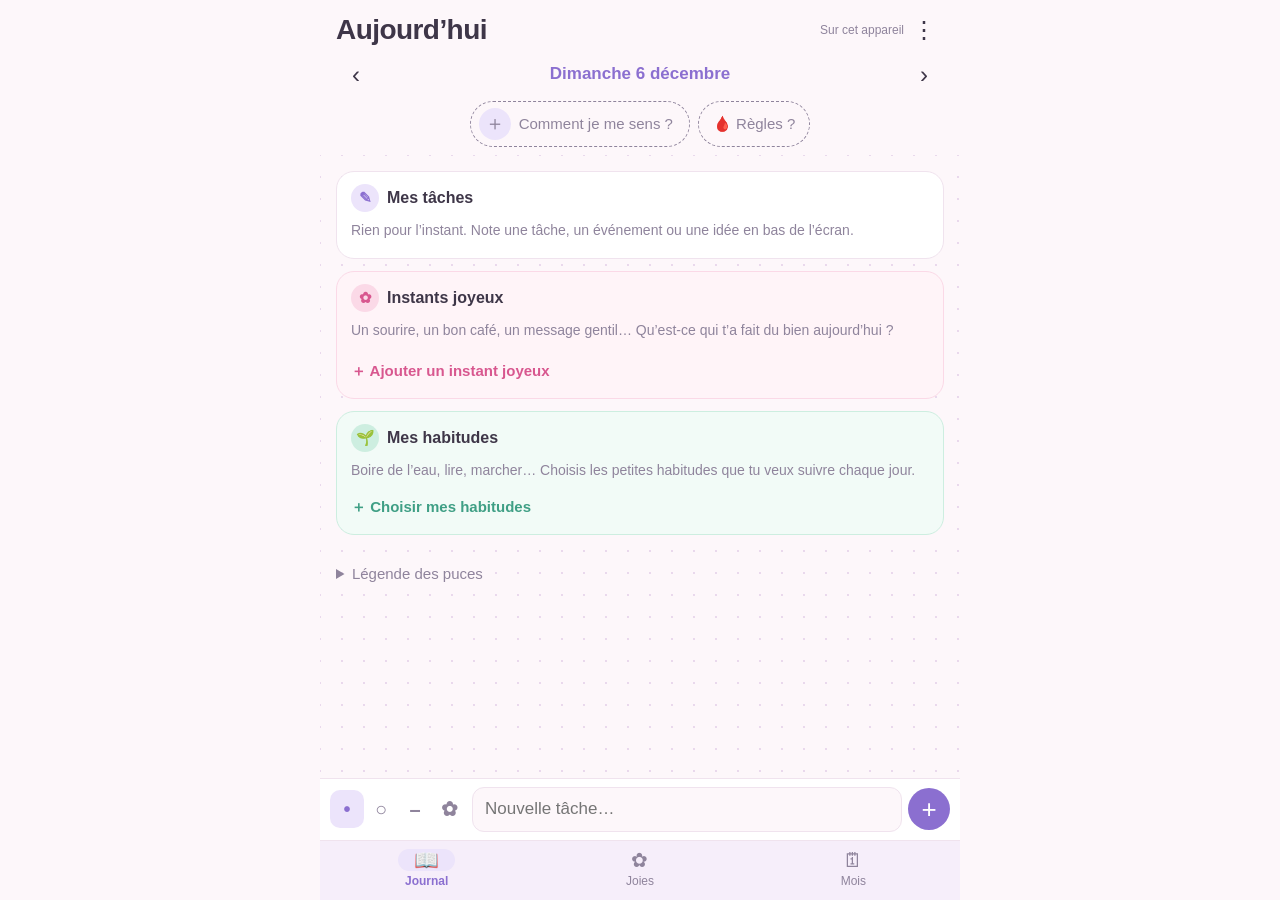
==== commit 4c62cbff: "Remplace l'onglet To-do par l'onglet Joies (tous les instants joyeux du mois) La page Mois retrouve " ====
--- a/journal/index.html
+++ b/journal/index.html
@@ -73,7 +73,13 @@
     </details>
   </section>
 
-  <!-- TO-DO -->
+  <!-- INSTANTS JOYEUX DU MOIS -->
+  <section id="view-joy" class="view" hidden>
+    <h2 class="sub" style="margin-top:0">✿ Tous les instants joyeux du mois <span class="joy-count" id="monthJoyCount"></span></h2>
+    <ul class="mini joy-mini" id="monthJoysAll"></ul>
+  </section>
+
+  <!-- TO-DO (ancienne liste, conservée dans les données mais plus affichée) -->
   <section id="view-todo" class="view" hidden>
     <ul class="todos" id="todoList"></ul>
     <p class="empty" id="todoEmpty">Aucune tâche ici 🎉</p>
@@ -89,7 +95,8 @@
     <div id="habitGrid"></div>
     <h2 class="sub">Humeurs du mois</h2>
     <div class="mood-sum" id="moodSum"></div>
-    <h2 class="sub">✿ Instants joyeux du mois</h2>
+    <h2 class="sub">✿ 5 instants joyeux au hasard</h2>
+    <p class="joy-pick-hint">Une nouvelle sélection chaque jour ✨</p>
     <ul class="mini joy-mini" id="monthJoys"></ul>
     <h2 class="sub">Objectifs du mois</h2>
     <textarea id="monthGoals" rows="5" placeholder="Ce que je veux accomplir ce mois-ci…"></textarea>
@@ -119,7 +126,7 @@
 
 <nav class="tabs">
   <button data-view="day" class="tab on"><span>📖</span>Journal</button>
-  <button data-view="todo" class="tab"><span>✓</span>To-do</button>
+  <button data-view="joy" class="tab"><span>✿</span>Joies</button>
   <button data-view="month" class="tab"><span>🗓</span>Mois</button>
 </nav>
 
--- a/journal/app.css
+++ b/journal/app.css
@@ -365,3 +365,6 @@
 .mood-sum span { background: var(--paper); border: 1px solid var(--line); border-radius: 99px; padding: 4px 12px; font-size: 15px; }
 .mood-sum i { display: inline-block; width: 12px; height: 12px; border-radius: 6px; vertical-align: -1px; margin-right: 4px; }
 
+
+.joy-pick-hint { margin: -6px 0 6px; font-size: 13px; color: var(--muted); }
+.joy-count { font-weight: normal; font-size: 0.8em; color: var(--muted); }
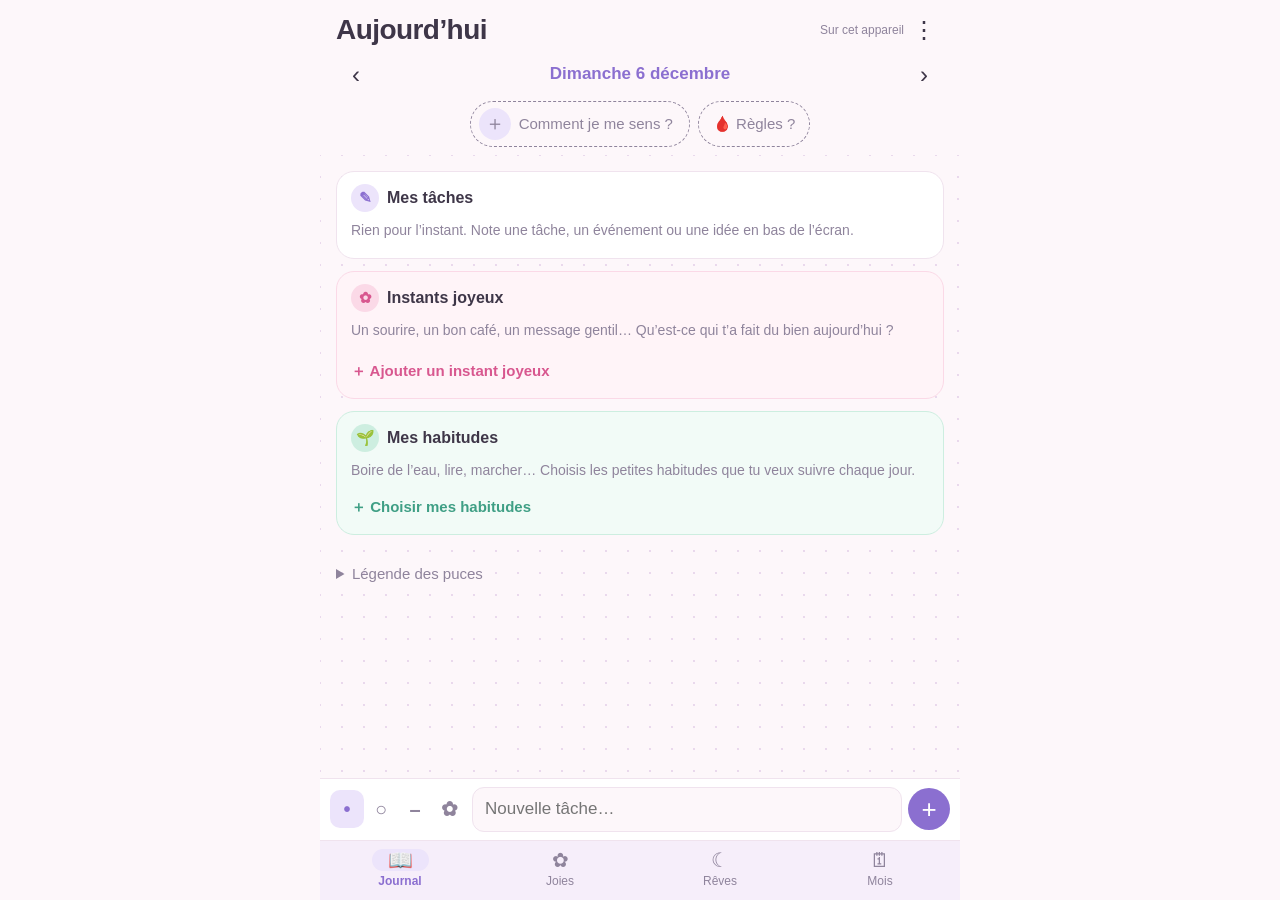
==== commit cacd0cbc: "Ajoute l'onglet Rêves pour noter ses rêves du jour Co-Authored-By: Claude Opus 5.5 <noreply@anthropi" ====
--- a/journal/index.html
+++ b/journal/index.html
@@ -79,6 +79,13 @@
     <ul class="mini joy-mini" id="monthJoysAll"></ul>
   </section>
 
+  <!-- RÊVES DU MOIS -->
+  <section id="view-dream" class="view" hidden>
+    <h2 class="sub" style="margin-top:0">☾ Mes rêves du mois <span class="joy-count" id="dreamCount"></span></h2>
+    <ul class="mini dream-mini" id="dreamList"></ul>
+    <p class="empty small" id="dreamEmpty">Tu as fait un rêve ? Note-le en bas avant qu’il s’envole 🌙</p>
+  </section>
+
   <!-- TO-DO (ancienne liste, conservée dans les données mais plus affichée) -->
   <section id="view-todo" class="view" hidden>
     <ul class="todos" id="todoList"></ul>
@@ -127,6 +134,7 @@
 <nav class="tabs">
   <button data-view="day" class="tab on"><span>📖</span>Journal</button>
   <button data-view="joy" class="tab"><span>✿</span>Joies</button>
+  <button data-view="dream" class="tab"><span>☾</span>Rêves</button>
   <button data-view="month" class="tab"><span>🗓</span>Mois</button>
 </nav>
 
--- a/journal/app.css
+++ b/journal/app.css
@@ -368,3 +368,6 @@
 
 .joy-pick-hint { margin: -6px 0 6px; font-size: 13px; color: var(--muted); }
 .joy-count { font-weight: normal; font-size: 0.8em; color: var(--muted); }
+.dream-mini li { align-items: flex-start; }
+.dream-mini li span:first-child { color: #7b6bc4; }
+.dream-mini .txt { flex: 1; white-space: pre-wrap; }
